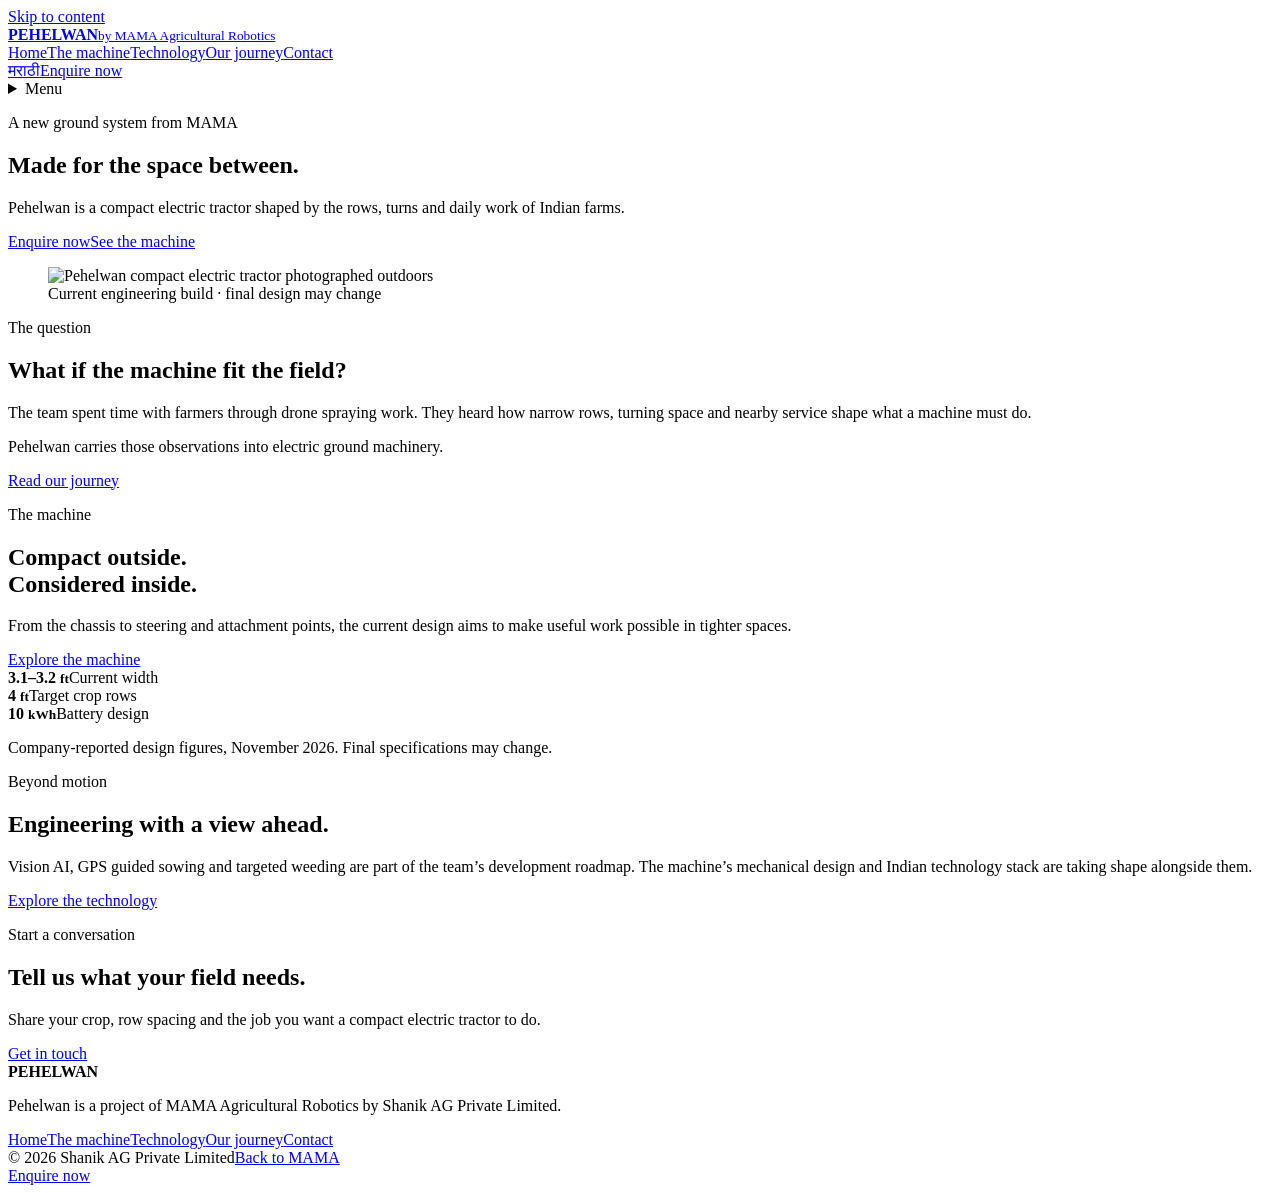
==== public/index.html @ 43db0c9a "Build standalone Pehelwan website" ====
<!doctype html><html lang="en"><head><meta charset="utf-8"><meta name="viewport" content="width=device-width, initial-scale=1"><meta name="theme-color" content="#101719"><title>Pehelwan | Electric farming, closer to the crop</title><meta name="description" content="Meet Pehelwan, MAMA Agricultural Robotics’ compact electric tractor for work between crop rows."><link rel="canonical" href="https://pehelwan.live/"><link rel="alternate" hreflang="mr" href="https://pehelwan.live/marathi/"><link rel="alternate" hreflang="en" href="https://pehelwan.live/"><link rel="icon" type="image/svg+xml" href="/assets/favicon.svg"><link rel="stylesheet" href="/assets/site.css"><meta property="og:type" content="website"><meta property="og:title" content="Pehelwan | Electric farming, closer to the crop"><meta property="og:description" content="Meet Pehelwan, MAMA Agricultural Robotics’ compact electric tractor for work between crop rows."><meta property="og:url" content="https://pehelwan.live/"><meta property="og:image" content="https://pehelwan.live/assets/pehelwan-hero.webp"></head><body data-page="home"><a class="skip-link" href="#main">Skip to content</a><header class="site-header"><div class="wrap header-inner"><a class="wordmark" href="/" aria-label="Pehelwan Home"><strong>PEHELWAN</strong><small>by MAMA Agricultural Robotics</small></a><nav class="desktop-nav" aria-label="Main navigation"><a href="/" aria-current="page">Home</a><a href="/machine/">The machine</a><a href="/technology/">Technology</a><a href="/journey/">Our journey</a><a href="/contact/">Contact</a></nav><div class="header-actions"><a class="language-switch" href="/marathi/" lang="mr" hreflang="mr">मराठी</a><a class="header-enquire" href="/contact/">Enquire now</a><details class="mobile-menu"><summary>Menu</summary><nav aria-label="Mobile navigation"><a href="/" aria-current="page">Home</a><a href="/machine/">The machine</a><a href="/technology/">Technology</a><a href="/journey/">Our journey</a><a href="/contact/">Contact</a></nav></details></div></div></header><main id="main"><section class="page-hero home-hero"><div class="wrap hero-grid"><div class="hero-copy"><p class="kicker">A new ground system from MAMA</p><h1>Made for the space between.</h1><p class="hero-lead">Pehelwan is a compact electric tractor shaped by the rows, turns and daily work of Indian farms.</p><div class="hero-actions"><a class="button" href="/contact/">Enquire now</a><a class="button button-quiet" href="/machine/">See the machine</a></div></div><figure class="hero-visual"><img class="hero-image" src="/assets/pehelwan-hero.webp" alt="Pehelwan compact electric tractor photographed outdoors" loading="eager" fetchpriority="high" decoding="async"><figcaption>Current engineering build · final design may change</figcaption></figure></div></section>
        <section class="section intro-grid" aria-labelledby="home-question"><div class="wrap intro-layout"><div class="reveal"><p class="kicker">The question</p><h2 id="home-question">What if the machine fit the field?</h2></div><div class="reveal"><p class="large-copy">The team spent time with farmers through drone spraying work. They heard how narrow rows, turning space and nearby service shape what a machine must do.</p><p>Pehelwan carries those observations into electric ground machinery.</p><a class="button button-quiet" href="/journey/">Read our journey</a></div></div></section>
        <section class="section signal-section" aria-labelledby="home-machine"><div class="wrap signal-grid"><div class="reveal"><p class="kicker">The machine</p><h2 id="home-machine">Compact outside.<br>Considered inside.</h2><p>From the chassis to steering and attachment points, the current design aims to make useful work possible in tighter spaces.</p><a class="button" href="/machine/">Explore the machine</a></div><div class="signal-board reveal"><div><strong>3.1–3.2 <small>ft</small></strong><span>Current width</span></div><div><strong>4 <small>ft</small></strong><span>Target crop rows</span></div><div><strong>10 <small>kWh</small></strong><span>Battery design</span></div><p>Company-reported design figures, November 2026. Final specifications may change.</p></div></div></section>
        <section class="section idea-section"><div class="wrap idea-grid"><div class="reveal"><p class="kicker">Beyond motion</p><h2>Engineering with a view ahead.</h2></div><div class="reveal"><p>Vision AI, GPS guided sowing and targeted weeding are part of the team’s development roadmap. The machine’s mechanical design and Indian technology stack are taking shape alongside them.</p><a class="button button-quiet" href="/technology/">Explore the technology</a></div></div></section>
        <section class="section close-section"><div class="wrap reveal"><p class="kicker">Start a conversation</p><h2>Tell us what your field needs.</h2><p>Share your crop, row spacing and the job you want a compact electric tractor to do.</p><a class="button" href="/contact/">Get in touch</a></div></section></main><footer class="site-footer"><div class="wrap footer-main"><div><strong class="footer-wordmark">PEHELWAN</strong><p>Pehelwan is a project of MAMA Agricultural Robotics by Shanik AG Private Limited.</p></div><nav aria-label="Footer navigation"><a href="/">Home</a><a href="/machine/">The machine</a><a href="/technology/">Technology</a><a href="/journey/">Our journey</a><a href="/contact/">Contact</a></nav></div><div class="wrap footer-bottom"><span>© 2026 Shanik AG Private Limited</span><a href="https://www.mamaapp.live/">Back to MAMA</a></div></footer><a class="floating-enquiry" href="/contact/">Enquire now</a><script src="/assets/site.js" defer></script></body></html>
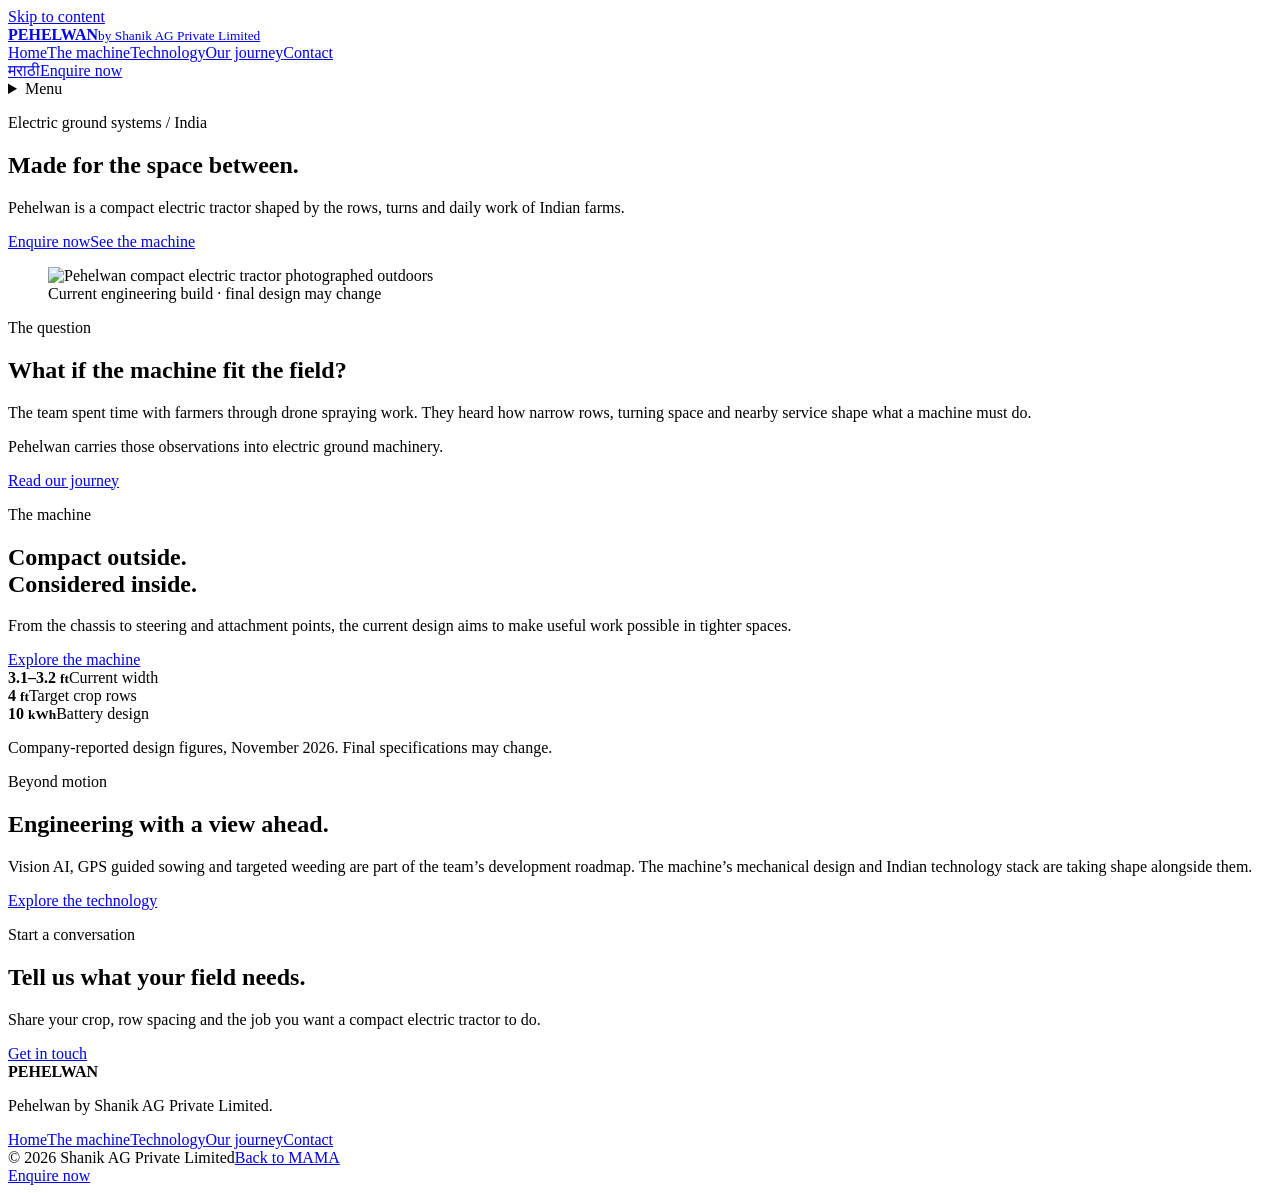
==== commit 183b7088: "Attribute Pehelwan to Shanik AG" ====
--- a/public/index.html
+++ b/public/index.html
@@ -1,5 +1,5 @@
-<!doctype html><html lang="en"><head><meta charset="utf-8"><meta name="viewport" content="width=device-width, initial-scale=1"><meta name="theme-color" content="#101719"><title>Pehelwan | Electric farming, closer to the crop</title><meta name="description" content="Meet Pehelwan, MAMA Agricultural Robotics’ compact electric tractor for work between crop rows."><link rel="canonical" href="https://pehelwan.live/"><link rel="alternate" hreflang="mr" href="https://pehelwan.live/marathi/"><link rel="alternate" hreflang="en" href="https://pehelwan.live/"><link rel="icon" type="image/svg+xml" href="/assets/favicon.svg"><link rel="stylesheet" href="/assets/site.css"><meta property="og:type" content="website"><meta property="og:title" content="Pehelwan | Electric farming, closer to the crop"><meta property="og:description" content="Meet Pehelwan, MAMA Agricultural Robotics’ compact electric tractor for work between crop rows."><meta property="og:url" content="https://pehelwan.live/"><meta property="og:image" content="https://pehelwan.live/assets/pehelwan-hero.webp"></head><body data-page="home"><a class="skip-link" href="#main">Skip to content</a><header class="site-header"><div class="wrap header-inner"><a class="wordmark" href="/" aria-label="Pehelwan Home"><strong>PEHELWAN</strong><small>by MAMA Agricultural Robotics</small></a><nav class="desktop-nav" aria-label="Main navigation"><a href="/" aria-current="page">Home</a><a href="/machine/">The machine</a><a href="/technology/">Technology</a><a href="/journey/">Our journey</a><a href="/contact/">Contact</a></nav><div class="header-actions"><a class="language-switch" href="/marathi/" lang="mr" hreflang="mr">मराठी</a><a class="header-enquire" href="/contact/">Enquire now</a><details class="mobile-menu"><summary>Menu</summary><nav aria-label="Mobile navigation"><a href="/" aria-current="page">Home</a><a href="/machine/">The machine</a><a href="/technology/">Technology</a><a href="/journey/">Our journey</a><a href="/contact/">Contact</a></nav></details></div></div></header><main id="main"><section class="page-hero home-hero"><div class="wrap hero-grid"><div class="hero-copy"><p class="kicker">A new ground system from MAMA</p><h1>Made for the space between.</h1><p class="hero-lead">Pehelwan is a compact electric tractor shaped by the rows, turns and daily work of Indian farms.</p><div class="hero-actions"><a class="button" href="/contact/">Enquire now</a><a class="button button-quiet" href="/machine/">See the machine</a></div></div><figure class="hero-visual"><img class="hero-image" src="/assets/pehelwan-hero.webp" alt="Pehelwan compact electric tractor photographed outdoors" loading="eager" fetchpriority="high" decoding="async"><figcaption>Current engineering build · final design may change</figcaption></figure></div></section>
+<!doctype html><html lang="en"><head><meta charset="utf-8"><meta name="viewport" content="width=device-width, initial-scale=1"><meta name="theme-color" content="#101719"><title>Pehelwan | Electric farming, closer to the crop</title><meta name="description" content="Meet Pehelwan by Shanik AG Private Limited, a compact electric tractor for work between crop rows."><link rel="canonical" href="https://pehelwan.live/"><link rel="alternate" hreflang="mr" href="https://pehelwan.live/marathi/"><link rel="alternate" hreflang="en" href="https://pehelwan.live/"><link rel="icon" type="image/svg+xml" href="/assets/favicon.svg"><link rel="stylesheet" href="/assets/site.css"><meta property="og:type" content="website"><meta property="og:title" content="Pehelwan | Electric farming, closer to the crop"><meta property="og:description" content="Meet Pehelwan by Shanik AG Private Limited, a compact electric tractor for work between crop rows."><meta property="og:url" content="https://pehelwan.live/"><meta property="og:image" content="https://pehelwan.live/assets/pehelwan-hero.webp"></head><body data-page="home"><a class="skip-link" href="#main">Skip to content</a><header class="site-header"><div class="wrap header-inner"><a class="wordmark" href="/" aria-label="Pehelwan Home"><strong>PEHELWAN</strong><small>by Shanik AG Private Limited</small></a><nav class="desktop-nav" aria-label="Main navigation"><a href="/" aria-current="page">Home</a><a href="/machine/">The machine</a><a href="/technology/">Technology</a><a href="/journey/">Our journey</a><a href="/contact/">Contact</a></nav><div class="header-actions"><a class="language-switch" href="/marathi/" lang="mr" hreflang="mr">मराठी</a><a class="header-enquire" href="/contact/">Enquire now</a><details class="mobile-menu"><summary>Menu</summary><nav aria-label="Mobile navigation"><a href="/" aria-current="page">Home</a><a href="/machine/">The machine</a><a href="/technology/">Technology</a><a href="/journey/">Our journey</a><a href="/contact/">Contact</a></nav></details></div></div></header><main id="main"><section class="page-hero home-hero"><div class="wrap hero-grid"><div class="hero-copy"><p class="kicker">Electric ground systems / India</p><h1>Made for the space between.</h1><p class="hero-lead">Pehelwan is a compact electric tractor shaped by the rows, turns and daily work of Indian farms.</p><div class="hero-actions"><a class="button" href="/contact/">Enquire now</a><a class="button button-quiet" href="/machine/">See the machine</a></div></div><figure class="hero-visual"><img class="hero-image" src="/assets/pehelwan-hero.webp" alt="Pehelwan compact electric tractor photographed outdoors" loading="eager" fetchpriority="high" decoding="async"><figcaption>Current engineering build · final design may change</figcaption></figure></div></section>
         <section class="section intro-grid" aria-labelledby="home-question"><div class="wrap intro-layout"><div class="reveal"><p class="kicker">The question</p><h2 id="home-question">What if the machine fit the field?</h2></div><div class="reveal"><p class="large-copy">The team spent time with farmers through drone spraying work. They heard how narrow rows, turning space and nearby service shape what a machine must do.</p><p>Pehelwan carries those observations into electric ground machinery.</p><a class="button button-quiet" href="/journey/">Read our journey</a></div></div></section>
         <section class="section signal-section" aria-labelledby="home-machine"><div class="wrap signal-grid"><div class="reveal"><p class="kicker">The machine</p><h2 id="home-machine">Compact outside.<br>Considered inside.</h2><p>From the chassis to steering and attachment points, the current design aims to make useful work possible in tighter spaces.</p><a class="button" href="/machine/">Explore the machine</a></div><div class="signal-board reveal"><div><strong>3.1–3.2 <small>ft</small></strong><span>Current width</span></div><div><strong>4 <small>ft</small></strong><span>Target crop rows</span></div><div><strong>10 <small>kWh</small></strong><span>Battery design</span></div><p>Company-reported design figures, November 2026. Final specifications may change.</p></div></div></section>
         <section class="section idea-section"><div class="wrap idea-grid"><div class="reveal"><p class="kicker">Beyond motion</p><h2>Engineering with a view ahead.</h2></div><div class="reveal"><p>Vision AI, GPS guided sowing and targeted weeding are part of the team’s development roadmap. The machine’s mechanical design and Indian technology stack are taking shape alongside them.</p><a class="button button-quiet" href="/technology/">Explore the technology</a></div></div></section>
-        <section class="section close-section"><div class="wrap reveal"><p class="kicker">Start a conversation</p><h2>Tell us what your field needs.</h2><p>Share your crop, row spacing and the job you want a compact electric tractor to do.</p><a class="button" href="/contact/">Get in touch</a></div></section></main><footer class="site-footer"><div class="wrap footer-main"><div><strong class="footer-wordmark">PEHELWAN</strong><p>Pehelwan is a project of MAMA Agricultural Robotics by Shanik AG Private Limited.</p></div><nav aria-label="Footer navigation"><a href="/">Home</a><a href="/machine/">The machine</a><a href="/technology/">Technology</a><a href="/journey/">Our journey</a><a href="/contact/">Contact</a></nav></div><div class="wrap footer-bottom"><span>© 2026 Shanik AG Private Limited</span><a href="https://www.mamaapp.live/">Back to MAMA</a></div></footer><a class="floating-enquiry" href="/contact/">Enquire now</a><script src="/assets/site.js" defer></script></body></html>+        <section class="section close-section"><div class="wrap reveal"><p class="kicker">Start a conversation</p><h2>Tell us what your field needs.</h2><p>Share your crop, row spacing and the job you want a compact electric tractor to do.</p><a class="button" href="/contact/">Get in touch</a></div></section></main><footer class="site-footer"><div class="wrap footer-main"><div><strong class="footer-wordmark">PEHELWAN</strong><p>Pehelwan by Shanik AG Private Limited.</p></div><nav aria-label="Footer navigation"><a href="/">Home</a><a href="/machine/">The machine</a><a href="/technology/">Technology</a><a href="/journey/">Our journey</a><a href="/contact/">Contact</a></nav></div><div class="wrap footer-bottom"><span>© 2026 Shanik AG Private Limited</span><a href="https://www.mamaapp.live/">Back to MAMA</a></div></footer><a class="floating-enquiry" href="/contact/">Enquire now</a><script src="/assets/site.js" defer></script></body></html>
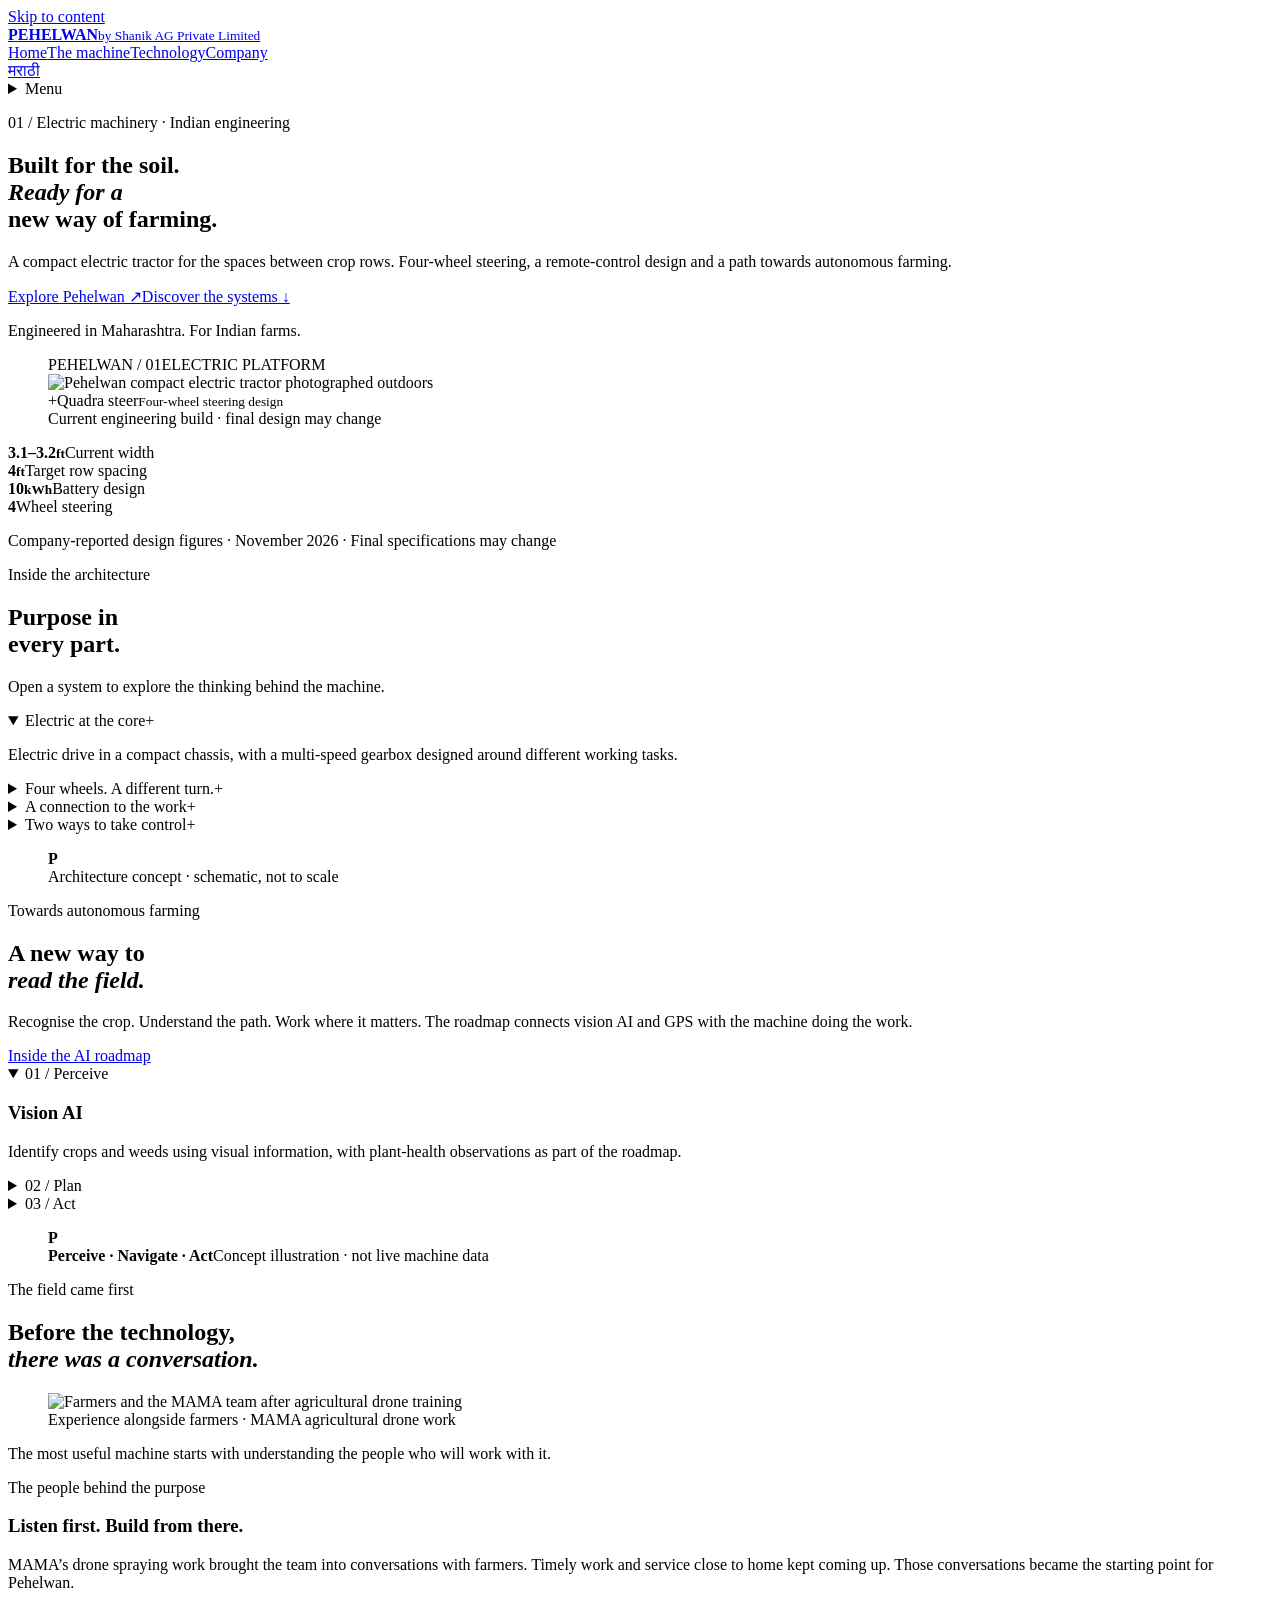
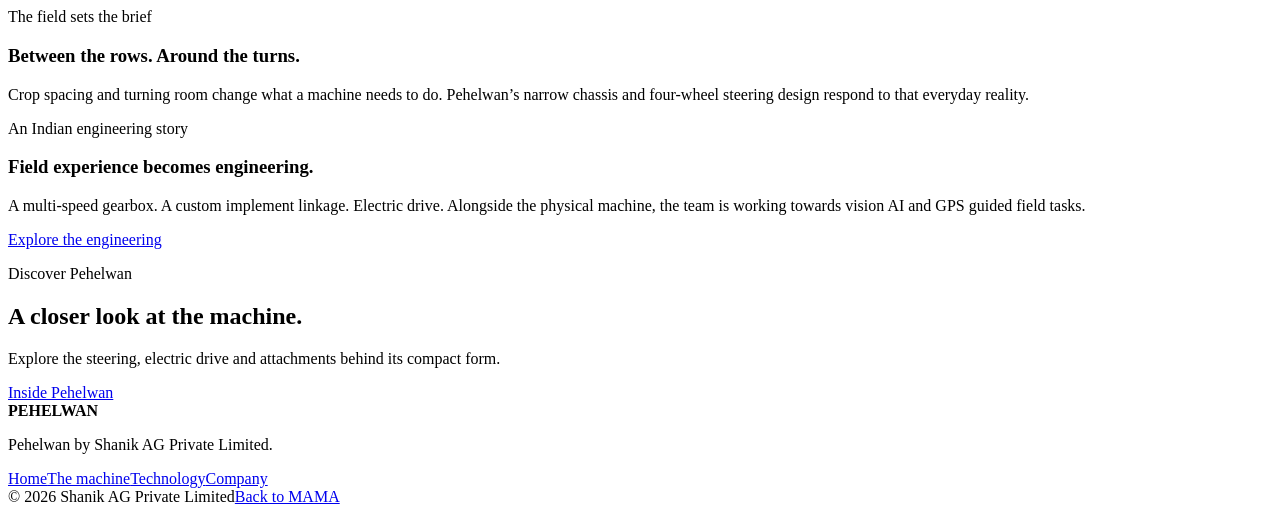
==== commit 72a60853: "Prepare bilingual Pehelwan product showcase" ====
--- a/public/index.html
+++ b/public/index.html
@@ -1,5 +1,5 @@
-<!doctype html><html lang="en"><head><meta charset="utf-8"><meta name="viewport" content="width=device-width, initial-scale=1"><meta name="theme-color" content="#101719"><title>Pehelwan | Electric farming, closer to the crop</title><meta name="description" content="Meet Pehelwan by Shanik AG Private Limited, a compact electric tractor for work between crop rows."><link rel="canonical" href="https://pehelwan.live/"><link rel="alternate" hreflang="mr" href="https://pehelwan.live/marathi/"><link rel="alternate" hreflang="en" href="https://pehelwan.live/"><link rel="icon" type="image/svg+xml" href="/assets/favicon.svg"><link rel="stylesheet" href="/assets/site.css"><meta property="og:type" content="website"><meta property="og:title" content="Pehelwan | Electric farming, closer to the crop"><meta property="og:description" content="Meet Pehelwan by Shanik AG Private Limited, a compact electric tractor for work between crop rows."><meta property="og:url" content="https://pehelwan.live/"><meta property="og:image" content="https://pehelwan.live/assets/pehelwan-hero.webp"></head><body data-page="home"><a class="skip-link" href="#main">Skip to content</a><header class="site-header"><div class="wrap header-inner"><a class="wordmark" href="/" aria-label="Pehelwan Home"><strong>PEHELWAN</strong><small>by Shanik AG Private Limited</small></a><nav class="desktop-nav" aria-label="Main navigation"><a href="/" aria-current="page">Home</a><a href="/machine/">The machine</a><a href="/technology/">Technology</a><a href="/journey/">Our journey</a><a href="/contact/">Contact</a></nav><div class="header-actions"><a class="language-switch" href="/marathi/" lang="mr" hreflang="mr">मराठी</a><a class="header-enquire" href="/contact/">Enquire now</a><details class="mobile-menu"><summary>Menu</summary><nav aria-label="Mobile navigation"><a href="/" aria-current="page">Home</a><a href="/machine/">The machine</a><a href="/technology/">Technology</a><a href="/journey/">Our journey</a><a href="/contact/">Contact</a></nav></details></div></div></header><main id="main"><section class="page-hero home-hero"><div class="wrap hero-grid"><div class="hero-copy"><p class="kicker">Electric ground systems / India</p><h1>Made for the space between.</h1><p class="hero-lead">Pehelwan is a compact electric tractor shaped by the rows, turns and daily work of Indian farms.</p><div class="hero-actions"><a class="button" href="/contact/">Enquire now</a><a class="button button-quiet" href="/machine/">See the machine</a></div></div><figure class="hero-visual"><img class="hero-image" src="/assets/pehelwan-hero.webp" alt="Pehelwan compact electric tractor photographed outdoors" loading="eager" fetchpriority="high" decoding="async"><figcaption>Current engineering build · final design may change</figcaption></figure></div></section>
-        <section class="section intro-grid" aria-labelledby="home-question"><div class="wrap intro-layout"><div class="reveal"><p class="kicker">The question</p><h2 id="home-question">What if the machine fit the field?</h2></div><div class="reveal"><p class="large-copy">The team spent time with farmers through drone spraying work. They heard how narrow rows, turning space and nearby service shape what a machine must do.</p><p>Pehelwan carries those observations into electric ground machinery.</p><a class="button button-quiet" href="/journey/">Read our journey</a></div></div></section>
-        <section class="section signal-section" aria-labelledby="home-machine"><div class="wrap signal-grid"><div class="reveal"><p class="kicker">The machine</p><h2 id="home-machine">Compact outside.<br>Considered inside.</h2><p>From the chassis to steering and attachment points, the current design aims to make useful work possible in tighter spaces.</p><a class="button" href="/machine/">Explore the machine</a></div><div class="signal-board reveal"><div><strong>3.1–3.2 <small>ft</small></strong><span>Current width</span></div><div><strong>4 <small>ft</small></strong><span>Target crop rows</span></div><div><strong>10 <small>kWh</small></strong><span>Battery design</span></div><p>Company-reported design figures, November 2026. Final specifications may change.</p></div></div></section>
-        <section class="section idea-section"><div class="wrap idea-grid"><div class="reveal"><p class="kicker">Beyond motion</p><h2>Engineering with a view ahead.</h2></div><div class="reveal"><p>Vision AI, GPS guided sowing and targeted weeding are part of the team’s development roadmap. The machine’s mechanical design and Indian technology stack are taking shape alongside them.</p><a class="button button-quiet" href="/technology/">Explore the technology</a></div></div></section>
-        <section class="section close-section"><div class="wrap reveal"><p class="kicker">Start a conversation</p><h2>Tell us what your field needs.</h2><p>Share your crop, row spacing and the job you want a compact electric tractor to do.</p><a class="button" href="/contact/">Get in touch</a></div></section></main><footer class="site-footer"><div class="wrap footer-main"><div><strong class="footer-wordmark">PEHELWAN</strong><p>Pehelwan by Shanik AG Private Limited.</p></div><nav aria-label="Footer navigation"><a href="/">Home</a><a href="/machine/">The machine</a><a href="/technology/">Technology</a><a href="/journey/">Our journey</a><a href="/contact/">Contact</a></nav></div><div class="wrap footer-bottom"><span>© 2026 Shanik AG Private Limited</span><a href="https://www.mamaapp.live/">Back to MAMA</a></div></footer><a class="floating-enquiry" href="/contact/">Enquire now</a><script src="/assets/site.js" defer></script></body></html>+<!doctype html><html lang="en"><head><meta charset="utf-8"><meta name="viewport" content="width=device-width, initial-scale=1"><meta name="theme-color" content="#101211"><title>Pehelwan | Electric farming, closer to the crop</title><meta name="description" content="Meet Pehelwan by Shanik AG Private Limited, a compact electric tractor for work between crop rows."><link rel="canonical" href="https://pehelwan.live/"><link rel="alternate" hreflang="mr" href="https://pehelwan.live/marathi/"><link rel="alternate" hreflang="en" href="https://pehelwan.live/"><link rel="icon" type="image/svg+xml" href="/assets/favicon.svg"><link rel="stylesheet" href="/assets/site.css?v=pehelwan-product-4"><meta property="og:type" content="website"><meta property="og:title" content="Pehelwan | Electric farming, closer to the crop"><meta property="og:description" content="Meet Pehelwan by Shanik AG Private Limited, a compact electric tractor for work between crop rows."><meta property="og:url" content="https://pehelwan.live/"><meta property="og:image" content="https://pehelwan.live/assets/pehelwan-hero.webp"></head><body data-page="home"><div class="reading-progress" aria-hidden="true"></div><a class="skip-link" href="#main">Skip to content</a><header class="site-header"><div class="wrap header-inner"><a class="wordmark" href="/" aria-label="Pehelwan Home"><strong>PEHELWAN</strong><small>by Shanik AG Private Limited</small></a><nav class="desktop-nav" aria-label="Main navigation"><a href="/" aria-current="page">Home</a><a href="/machine/">The machine</a><a href="/technology/">Technology</a><a href="/contact/">Company</a></nav><div class="header-actions"><a class="language-switch" href="/marathi/" lang="mr" hreflang="mr">मराठी</a><details class="mobile-menu"><summary>Menu</summary><nav aria-label="Mobile navigation"><a href="/" aria-current="page">Home</a><a href="/machine/">The machine</a><a href="/technology/">Technology</a><a href="/contact/">Company</a></nav></details></div></div></header><main id="main"><section class="launch-hero"><div class="wrap launch-grid"><div class="launch-copy"><p class="kicker"><span class="section-number">01 /</span> Electric machinery · Indian engineering</p><h1>Built for the soil.<br><em>Ready for a</em><br>new way of farming.</h1><p class="launch-lead">A compact electric tractor for the spaces between crop rows. Four-wheel steering, a remote-control design and a path towards autonomous farming.</p><div class="hero-actions"><a class="button" href="/machine/">Explore Pehelwan ↗</a><a class="button button-quiet" href="#engineering">Discover the systems ↓</a></div><p class="origin-note"><span aria-hidden="true"></span>Engineered in Maharashtra. For Indian farms.</p></div><figure class="launch-visual"><div class="visual-topline"><span>PEHELWAN / 01</span><span>ELECTRIC PLATFORM</span></div><img class="hero-image" src="/assets/pehelwan-hero.webp" alt="Pehelwan compact electric tractor photographed outdoors" loading="eager" fetchpriority="high" decoding="async"><div class="image-label"><span class="image-cross" aria-hidden="true">+</span><span>Quadra steer<small>Four-wheel steering design</small></span></div><figcaption>Current engineering build · final design may change</figcaption></figure></div><div class="wrap launch-specs reveal"><div><strong>3.1–3.2<small>ft</small></strong><span>Current width</span></div><div><strong><span data-count="4">4</span><small>ft</small></strong><span>Target row spacing</span></div><div><strong><span data-count="10">10</span><small>kWh</small></strong><span>Battery design</span></div><div><strong><span data-count="4">4</span><small></small></strong><span>Wheel steering</span></div></div><p class="wrap design-note">Company-reported design figures · November 2026 · Final specifications may change</p></section>
+        <section class="section engineering-viewer" id="engineering"><div class="wrap"><div class="viewer-heading"><p class="kicker">Inside the architecture</p><h2>Purpose in<br>every part.</h2><p>Open a system to explore the thinking behind the machine.</p></div><div class="engineering-console"><div class="system-list"><details name="engineering" data-system="drive" open><summary>Electric at the core<span aria-hidden="true">+</span></summary><p>Electric drive in a compact chassis, with a multi-speed gearbox designed around different working tasks.</p></details><details name="engineering" data-system="steer"><summary>Four wheels. A different turn.<span aria-hidden="true">+</span></summary><p>Quadra steer is designed to help the machine manoeuvre where turning space is limited.</p></details><details name="engineering" data-system="linkage"><summary>A connection to the work<span aria-hidden="true">+</span></summary><p>A custom three-point linkage for the implements the team is developing.</p></details><details name="engineering" data-system="control"><summary>Two ways to take control<span aria-hidden="true">+</span></summary><p>The design includes remote operation and a steering wheel. Operating capability remains subject to testing.</p></details></div><figure class="machine-schematic"><div class="schematic-grid" aria-hidden="true"><div class="turn-radius"></div><div class="tractor-plan"><i class="wheel front left"></i><i class="wheel front right"></i><div class="chassis"><span class="battery-cell"></span><b>P</b><span class="gear-lines"></span></div><i class="wheel rear left"></i><i class="wheel rear right"></i><span class="linkage"></span></div></div><figcaption>Architecture concept · schematic, not to scale</figcaption></figure></div></div></section>
+        <section class="section field-concept" id="intelligence" data-field-concept><div class="wrap concept-grid"><div class="reveal"><p class="kicker">Towards autonomous farming</p><h2>A new way to<br><em>read the field.</em></h2><p>Recognise the crop. Understand the path. Work where it matters. The roadmap connects vision AI and GPS with the machine doing the work.</p><a class="button button-quiet" href="/technology/">Inside the AI roadmap</a></div><div class="perception-console reveal"><div class="perception-steps"><details name="perception" data-phase="see" open><summary>01 / Perceive</summary><div><h3>Vision AI</h3><p>Identify crops and weeds using visual information, with plant-health observations as part of the roadmap.</p></div></details><details name="perception" data-phase="plan"><summary>02 / Plan</summary><div><h3>GPS path planning</h3><p>Use crop rows to inform a route, and connect location information with the sowing implement.</p></div></details><details name="perception" data-phase="act"><summary>03 / Act</summary><div><h3>Targeted micro spray</h3><p>The planned next step: direct treatment towards detected weeds. Capability depends on field validation.</p></div></details></div><figure class="field-diagram"><div class="field-map" aria-hidden="true"><div class="crop-rows"><span><i></i><i></i><i></i><i></i><i></i><i></i><i></i></span><span><i></i><i></i><i></i><i></i><i></i><i></i><i></i></span><span><i></i><i></i><i></i><i></i><i></i><i></i><i></i></span><span><i></i><i></i><i></i><i></i><i></i><i></i><i></i></span><span><i></i><i></i><i></i><i></i><i></i><i></i><i></i></span></div><div class="planned-path"></div><div class="field-machine"><i></i><b>P</b><i></i></div><div class="vision-cone"></div></div><figcaption><strong>Perceive · Navigate · Act</strong><span>Concept illustration · not live machine data</span></figcaption></figure></div></div></section>
+        <section class="farmer-story section" id="farmers"><div class="wrap story-layout"><div class="story-visual"><p class="kicker">The field came first</p><h2>Before the technology,<br><em>there was a conversation.</em></h2><figure class="farmer-evidence"><img class="" src="/assets/farmers-training.jpeg" alt="Farmers and the MAMA team after agricultural drone training" loading="lazy" decoding="async"><figcaption>Experience alongside farmers · MAMA agricultural drone work</figcaption></figure><p class="story-intro">The most useful machine starts with understanding the people who will work with it.</p></div><div class="story-steps"><article class="story-step reveal"><p class="kicker">The people behind the purpose</p><h3>Listen first. Build from there.</h3><p>MAMA’s drone spraying work brought the team into conversations with farmers. Timely work and service close to home kept coming up. Those conversations became the starting point for Pehelwan.</p></article><article class="story-step reveal"><p class="kicker">The field sets the brief</p><h3>Between the rows. Around the turns.</h3><p>Crop spacing and turning room change what a machine needs to do. Pehelwan’s narrow chassis and four-wheel steering design respond to that everyday reality.</p></article><article class="story-step reveal"><p class="kicker">An Indian engineering story</p><h3>Field experience becomes engineering.</h3><p>A multi-speed gearbox. A custom implement linkage. Electric drive. Alongside the physical machine, the team is working towards vision AI and GPS guided field tasks.</p></article><div class="story-link"><a class="button button-quiet" href="#engineering">Explore the engineering</a></div></div></div></section>
+        <section class="section close-section"><div class="wrap reveal"><p class="kicker">Discover Pehelwan</p><h2>A closer look at the machine.</h2><p>Explore the steering, electric drive and attachments behind its compact form.</p><a class="button" href="/machine/">Inside Pehelwan</a></div></section></main><footer class="site-footer"><div class="wrap footer-main"><div><strong class="footer-wordmark">PEHELWAN</strong><p>Pehelwan by Shanik AG Private Limited.</p></div><nav aria-label="Footer navigation"><a href="/">Home</a><a href="/machine/">The machine</a><a href="/technology/">Technology</a><a href="/contact/">Company</a></nav></div><div class="wrap footer-bottom"><span>© 2026 Shanik AG Private Limited</span><a href="https://www.mamaapp.live/">Back to MAMA</a></div></footer><script src="/assets/site.js?v=pehelwan-product-4" defer></script></body></html>
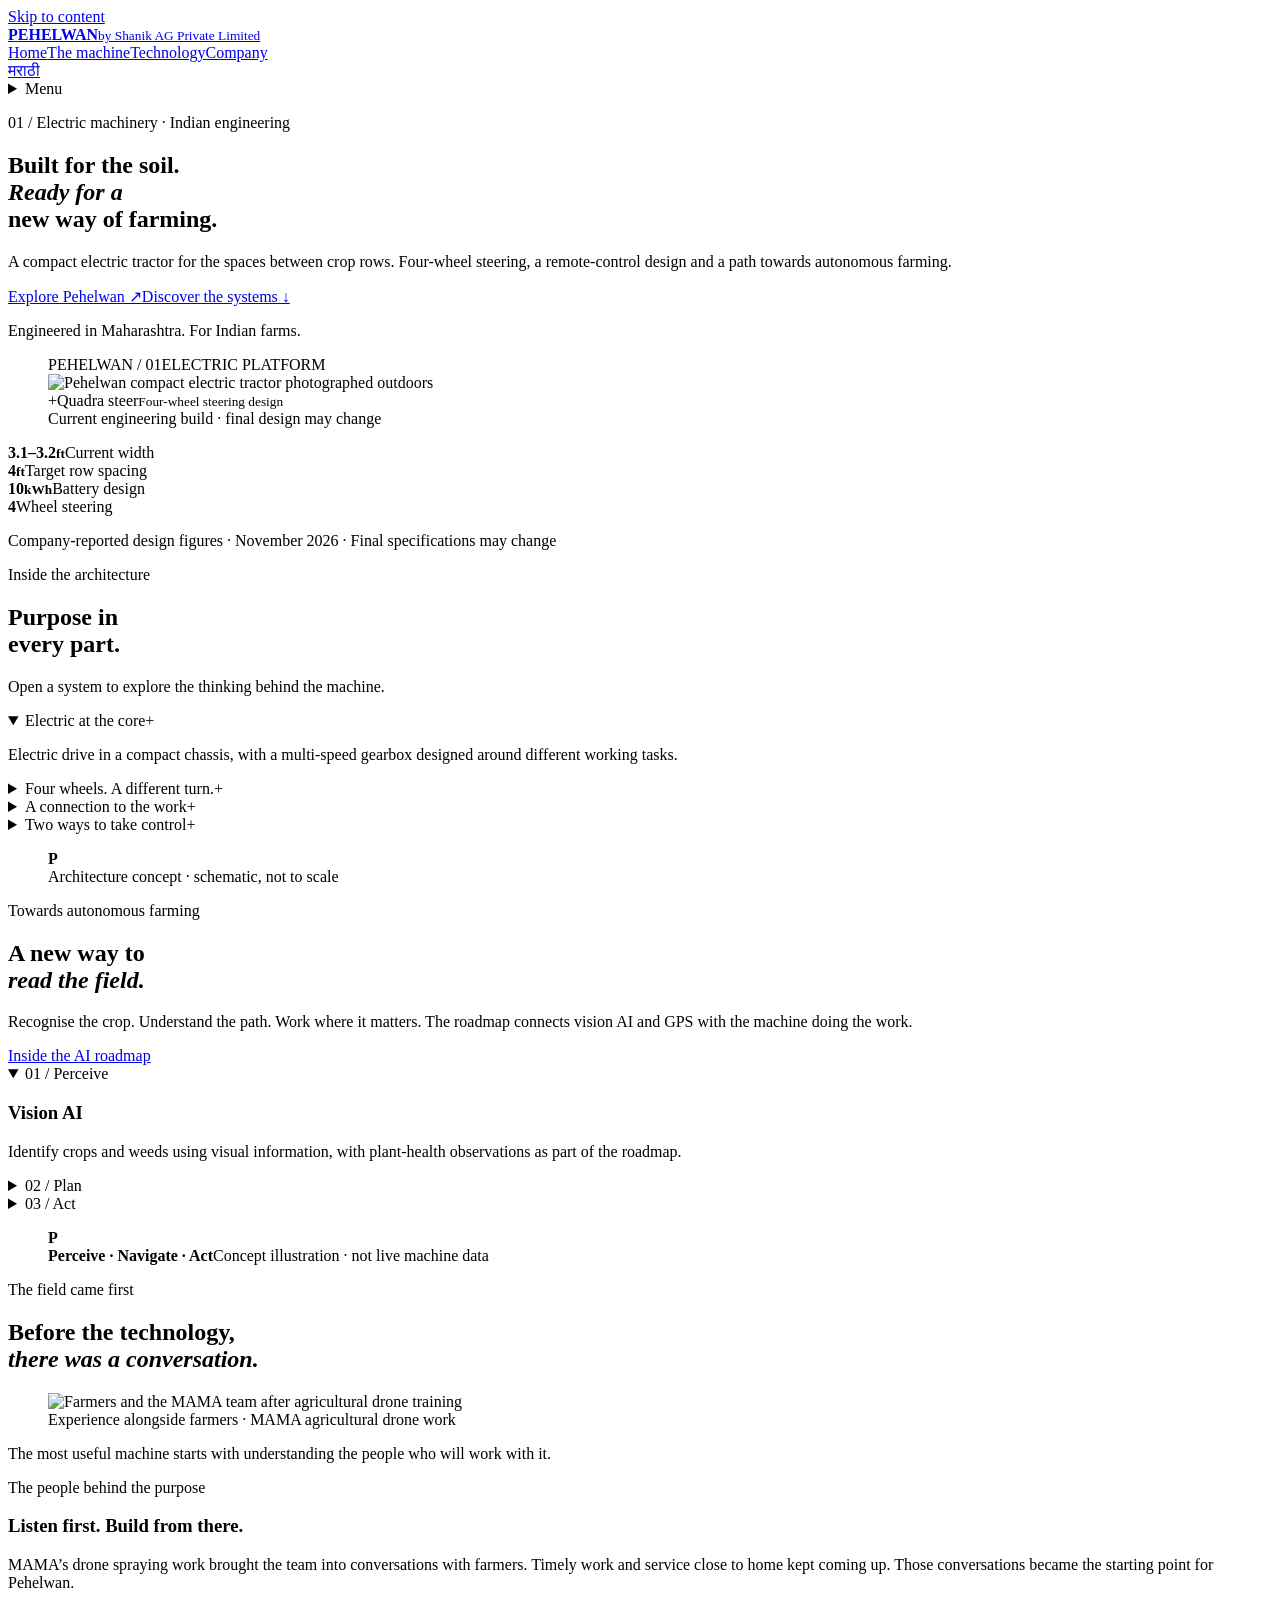
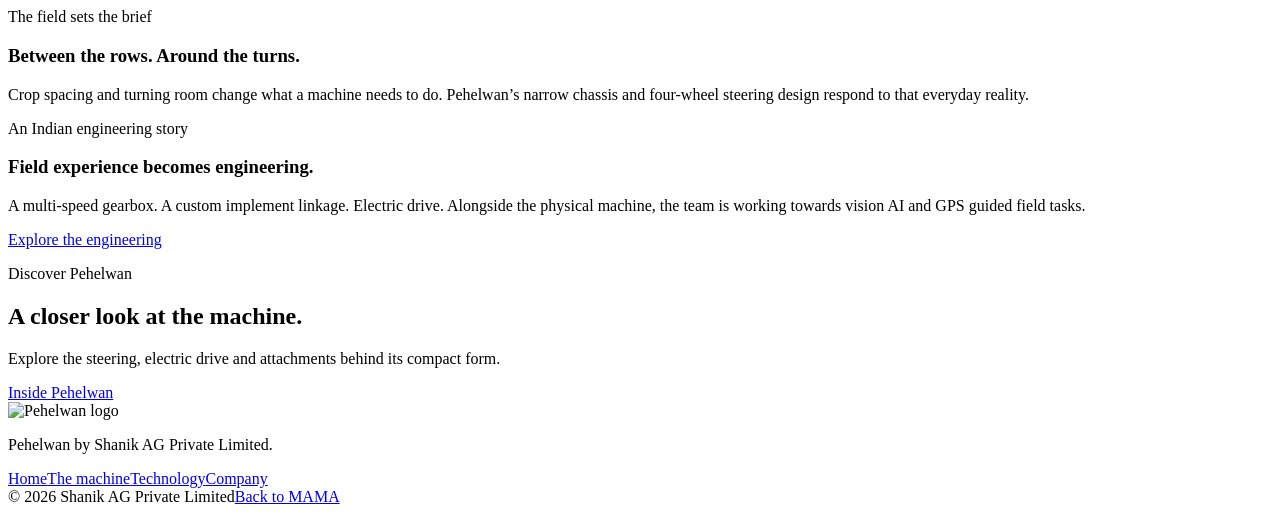
==== commit fca680ff: "Use supplied Pehelwan logo across the site" ====
--- a/public/index.html
+++ b/public/index.html
@@ -1,5 +1,5 @@
-<!doctype html><html lang="en"><head><meta charset="utf-8"><meta name="viewport" content="width=device-width, initial-scale=1"><meta name="theme-color" content="#101211"><title>Pehelwan | Electric farming, closer to the crop</title><meta name="description" content="Meet Pehelwan by Shanik AG Private Limited, a compact electric tractor for work between crop rows."><link rel="canonical" href="https://pehelwan.live/"><link rel="alternate" hreflang="mr" href="https://pehelwan.live/marathi/"><link rel="alternate" hreflang="en" href="https://pehelwan.live/"><link rel="icon" type="image/svg+xml" href="/assets/favicon.svg"><link rel="stylesheet" href="/assets/site.css?v=pehelwan-product-4"><meta property="og:type" content="website"><meta property="og:title" content="Pehelwan | Electric farming, closer to the crop"><meta property="og:description" content="Meet Pehelwan by Shanik AG Private Limited, a compact electric tractor for work between crop rows."><meta property="og:url" content="https://pehelwan.live/"><meta property="og:image" content="https://pehelwan.live/assets/pehelwan-hero.webp"></head><body data-page="home"><div class="reading-progress" aria-hidden="true"></div><a class="skip-link" href="#main">Skip to content</a><header class="site-header"><div class="wrap header-inner"><a class="wordmark" href="/" aria-label="Pehelwan Home"><strong>PEHELWAN</strong><small>by Shanik AG Private Limited</small></a><nav class="desktop-nav" aria-label="Main navigation"><a href="/" aria-current="page">Home</a><a href="/machine/">The machine</a><a href="/technology/">Technology</a><a href="/contact/">Company</a></nav><div class="header-actions"><a class="language-switch" href="/marathi/" lang="mr" hreflang="mr">मराठी</a><details class="mobile-menu"><summary>Menu</summary><nav aria-label="Mobile navigation"><a href="/" aria-current="page">Home</a><a href="/machine/">The machine</a><a href="/technology/">Technology</a><a href="/contact/">Company</a></nav></details></div></div></header><main id="main"><section class="launch-hero"><div class="wrap launch-grid"><div class="launch-copy"><p class="kicker"><span class="section-number">01 /</span> Electric machinery · Indian engineering</p><h1>Built for the soil.<br><em>Ready for a</em><br>new way of farming.</h1><p class="launch-lead">A compact electric tractor for the spaces between crop rows. Four-wheel steering, a remote-control design and a path towards autonomous farming.</p><div class="hero-actions"><a class="button" href="/machine/">Explore Pehelwan ↗</a><a class="button button-quiet" href="#engineering">Discover the systems ↓</a></div><p class="origin-note"><span aria-hidden="true"></span>Engineered in Maharashtra. For Indian farms.</p></div><figure class="launch-visual"><div class="visual-topline"><span>PEHELWAN / 01</span><span>ELECTRIC PLATFORM</span></div><img class="hero-image" src="/assets/pehelwan-hero.webp" alt="Pehelwan compact electric tractor photographed outdoors" loading="eager" fetchpriority="high" decoding="async"><div class="image-label"><span class="image-cross" aria-hidden="true">+</span><span>Quadra steer<small>Four-wheel steering design</small></span></div><figcaption>Current engineering build · final design may change</figcaption></figure></div><div class="wrap launch-specs reveal"><div><strong>3.1–3.2<small>ft</small></strong><span>Current width</span></div><div><strong><span data-count="4">4</span><small>ft</small></strong><span>Target row spacing</span></div><div><strong><span data-count="10">10</span><small>kWh</small></strong><span>Battery design</span></div><div><strong><span data-count="4">4</span><small></small></strong><span>Wheel steering</span></div></div><p class="wrap design-note">Company-reported design figures · November 2026 · Final specifications may change</p></section>
+<!doctype html><html lang="en"><head><meta charset="utf-8"><meta name="viewport" content="width=device-width, initial-scale=1"><meta name="theme-color" content="#101211"><title>Pehelwan | Electric farming, closer to the crop</title><meta name="description" content="Meet Pehelwan by Shanik AG Private Limited, a compact electric tractor for work between crop rows."><link rel="canonical" href="https://pehelwan.live/"><link rel="alternate" hreflang="mr" href="https://pehelwan.live/marathi/"><link rel="alternate" hreflang="en" href="https://pehelwan.live/"><link rel="icon" type="image/jpeg" href="/assets/pehelwan-logo.jpg"><link rel="stylesheet" href="/assets/site.css?v=pehelwan-product-7"><meta property="og:type" content="website"><meta property="og:title" content="Pehelwan | Electric farming, closer to the crop"><meta property="og:description" content="Meet Pehelwan by Shanik AG Private Limited, a compact electric tractor for work between crop rows."><meta property="og:url" content="https://pehelwan.live/"><meta property="og:image" content="https://pehelwan.live/assets/pehelwan-hero.webp"></head><body data-page="home"><div class="reading-progress" aria-hidden="true"></div><a class="skip-link" href="#main">Skip to content</a><header class="site-header"><div class="wrap header-inner"><a class="wordmark" href="/" aria-label="Pehelwan Home"><span class="brand-mark" aria-hidden="true"></span><span class="brand-name"><strong>PEHELWAN</strong><small>by Shanik AG Private Limited</small></span></a><nav class="desktop-nav" aria-label="Main navigation"><a href="/" aria-current="page">Home</a><a href="/machine/">The machine</a><a href="/technology/">Technology</a><a href="/contact/">Company</a></nav><div class="header-actions"><a class="language-switch" href="/marathi/" lang="mr" hreflang="mr">मराठी</a><details class="mobile-menu"><summary>Menu</summary><nav aria-label="Mobile navigation"><a href="/" aria-current="page">Home</a><a href="/machine/">The machine</a><a href="/technology/">Technology</a><a href="/contact/">Company</a></nav></details></div></div></header><main id="main"><section class="launch-hero"><div class="wrap launch-grid"><div class="launch-copy"><p class="kicker"><span class="section-number">01 /</span> Electric machinery · Indian engineering</p><h1>Built for the soil.<br><em>Ready for a</em><br>new way of farming.</h1><p class="launch-lead">A compact electric tractor for the spaces between crop rows. Four-wheel steering, a remote-control design and a path towards autonomous farming.</p><div class="hero-actions"><a class="button" href="/machine/">Explore Pehelwan ↗</a><a class="button button-quiet" href="#engineering">Discover the systems ↓</a></div><p class="origin-note"><span aria-hidden="true"></span>Engineered in Maharashtra. For Indian farms.</p></div><figure class="launch-visual"><div class="visual-topline"><span>PEHELWAN / 01</span><span>ELECTRIC PLATFORM</span></div><img class="hero-image" src="/assets/pehelwan-hero.webp" alt="Pehelwan compact electric tractor photographed outdoors" loading="eager" fetchpriority="high" decoding="async"><div class="image-label"><span class="image-cross" aria-hidden="true">+</span><span>Quadra steer<small>Four-wheel steering design</small></span></div><figcaption>Current engineering build · final design may change</figcaption></figure></div><div class="wrap launch-specs reveal"><div><strong>3.1–3.2<small>ft</small></strong><span>Current width</span></div><div><strong><span data-count="4">4</span><small>ft</small></strong><span>Target row spacing</span></div><div><strong><span data-count="10">10</span><small>kWh</small></strong><span>Battery design</span></div><div><strong><span data-count="4">4</span><small></small></strong><span>Wheel steering</span></div></div><p class="wrap design-note">Company-reported design figures · November 2026 · Final specifications may change</p></section>
         <section class="section engineering-viewer" id="engineering"><div class="wrap"><div class="viewer-heading"><p class="kicker">Inside the architecture</p><h2>Purpose in<br>every part.</h2><p>Open a system to explore the thinking behind the machine.</p></div><div class="engineering-console"><div class="system-list"><details name="engineering" data-system="drive" open><summary>Electric at the core<span aria-hidden="true">+</span></summary><p>Electric drive in a compact chassis, with a multi-speed gearbox designed around different working tasks.</p></details><details name="engineering" data-system="steer"><summary>Four wheels. A different turn.<span aria-hidden="true">+</span></summary><p>Quadra steer is designed to help the machine manoeuvre where turning space is limited.</p></details><details name="engineering" data-system="linkage"><summary>A connection to the work<span aria-hidden="true">+</span></summary><p>A custom three-point linkage for the implements the team is developing.</p></details><details name="engineering" data-system="control"><summary>Two ways to take control<span aria-hidden="true">+</span></summary><p>The design includes remote operation and a steering wheel. Operating capability remains subject to testing.</p></details></div><figure class="machine-schematic"><div class="schematic-grid" aria-hidden="true"><div class="turn-radius"></div><div class="tractor-plan"><i class="wheel front left"></i><i class="wheel front right"></i><div class="chassis"><span class="battery-cell"></span><b>P</b><span class="gear-lines"></span></div><i class="wheel rear left"></i><i class="wheel rear right"></i><span class="linkage"></span></div></div><figcaption>Architecture concept · schematic, not to scale</figcaption></figure></div></div></section>
         <section class="section field-concept" id="intelligence" data-field-concept><div class="wrap concept-grid"><div class="reveal"><p class="kicker">Towards autonomous farming</p><h2>A new way to<br><em>read the field.</em></h2><p>Recognise the crop. Understand the path. Work where it matters. The roadmap connects vision AI and GPS with the machine doing the work.</p><a class="button button-quiet" href="/technology/">Inside the AI roadmap</a></div><div class="perception-console reveal"><div class="perception-steps"><details name="perception" data-phase="see" open><summary>01 / Perceive</summary><div><h3>Vision AI</h3><p>Identify crops and weeds using visual information, with plant-health observations as part of the roadmap.</p></div></details><details name="perception" data-phase="plan"><summary>02 / Plan</summary><div><h3>GPS path planning</h3><p>Use crop rows to inform a route, and connect location information with the sowing implement.</p></div></details><details name="perception" data-phase="act"><summary>03 / Act</summary><div><h3>Targeted micro spray</h3><p>The planned next step: direct treatment towards detected weeds. Capability depends on field validation.</p></div></details></div><figure class="field-diagram"><div class="field-map" aria-hidden="true"><div class="crop-rows"><span><i></i><i></i><i></i><i></i><i></i><i></i><i></i></span><span><i></i><i></i><i></i><i></i><i></i><i></i><i></i></span><span><i></i><i></i><i></i><i></i><i></i><i></i><i></i></span><span><i></i><i></i><i></i><i></i><i></i><i></i><i></i></span><span><i></i><i></i><i></i><i></i><i></i><i></i><i></i></span></div><div class="planned-path"></div><div class="field-machine"><i></i><b>P</b><i></i></div><div class="vision-cone"></div></div><figcaption><strong>Perceive · Navigate · Act</strong><span>Concept illustration · not live machine data</span></figcaption></figure></div></div></section>
         <section class="farmer-story section" id="farmers"><div class="wrap story-layout"><div class="story-visual"><p class="kicker">The field came first</p><h2>Before the technology,<br><em>there was a conversation.</em></h2><figure class="farmer-evidence"><img class="" src="/assets/farmers-training.jpeg" alt="Farmers and the MAMA team after agricultural drone training" loading="lazy" decoding="async"><figcaption>Experience alongside farmers · MAMA agricultural drone work</figcaption></figure><p class="story-intro">The most useful machine starts with understanding the people who will work with it.</p></div><div class="story-steps"><article class="story-step reveal"><p class="kicker">The people behind the purpose</p><h3>Listen first. Build from there.</h3><p>MAMA’s drone spraying work brought the team into conversations with farmers. Timely work and service close to home kept coming up. Those conversations became the starting point for Pehelwan.</p></article><article class="story-step reveal"><p class="kicker">The field sets the brief</p><h3>Between the rows. Around the turns.</h3><p>Crop spacing and turning room change what a machine needs to do. Pehelwan’s narrow chassis and four-wheel steering design respond to that everyday reality.</p></article><article class="story-step reveal"><p class="kicker">An Indian engineering story</p><h3>Field experience becomes engineering.</h3><p>A multi-speed gearbox. A custom implement linkage. Electric drive. Alongside the physical machine, the team is working towards vision AI and GPS guided field tasks.</p></article><div class="story-link"><a class="button button-quiet" href="#engineering">Explore the engineering</a></div></div></div></section>
-        <section class="section close-section"><div class="wrap reveal"><p class="kicker">Discover Pehelwan</p><h2>A closer look at the machine.</h2><p>Explore the steering, electric drive and attachments behind its compact form.</p><a class="button" href="/machine/">Inside Pehelwan</a></div></section></main><footer class="site-footer"><div class="wrap footer-main"><div><strong class="footer-wordmark">PEHELWAN</strong><p>Pehelwan by Shanik AG Private Limited.</p></div><nav aria-label="Footer navigation"><a href="/">Home</a><a href="/machine/">The machine</a><a href="/technology/">Technology</a><a href="/contact/">Company</a></nav></div><div class="wrap footer-bottom"><span>© 2026 Shanik AG Private Limited</span><a href="https://www.mamaapp.live/">Back to MAMA</a></div></footer><script src="/assets/site.js?v=pehelwan-product-4" defer></script></body></html>+        <section class="section close-section"><div class="wrap reveal"><p class="kicker">Discover Pehelwan</p><h2>A closer look at the machine.</h2><p>Explore the steering, electric drive and attachments behind its compact form.</p><a class="button" href="/machine/">Inside Pehelwan</a></div></section></main><footer class="site-footer"><div class="wrap footer-main"><div><img class="footer-logo" src="/assets/pehelwan-logo.jpg" alt="Pehelwan logo" width="1536" height="1024" loading="lazy" decoding="async"><p>Pehelwan by Shanik AG Private Limited.</p></div><nav aria-label="Footer navigation"><a href="/">Home</a><a href="/machine/">The machine</a><a href="/technology/">Technology</a><a href="/contact/">Company</a></nav></div><div class="wrap footer-bottom"><span>© 2026 Shanik AG Private Limited</span><a href="https://www.mamaapp.live/">Back to MAMA</a></div></footer><script src="/assets/site.js?v=pehelwan-product-7" defer></script></body></html>
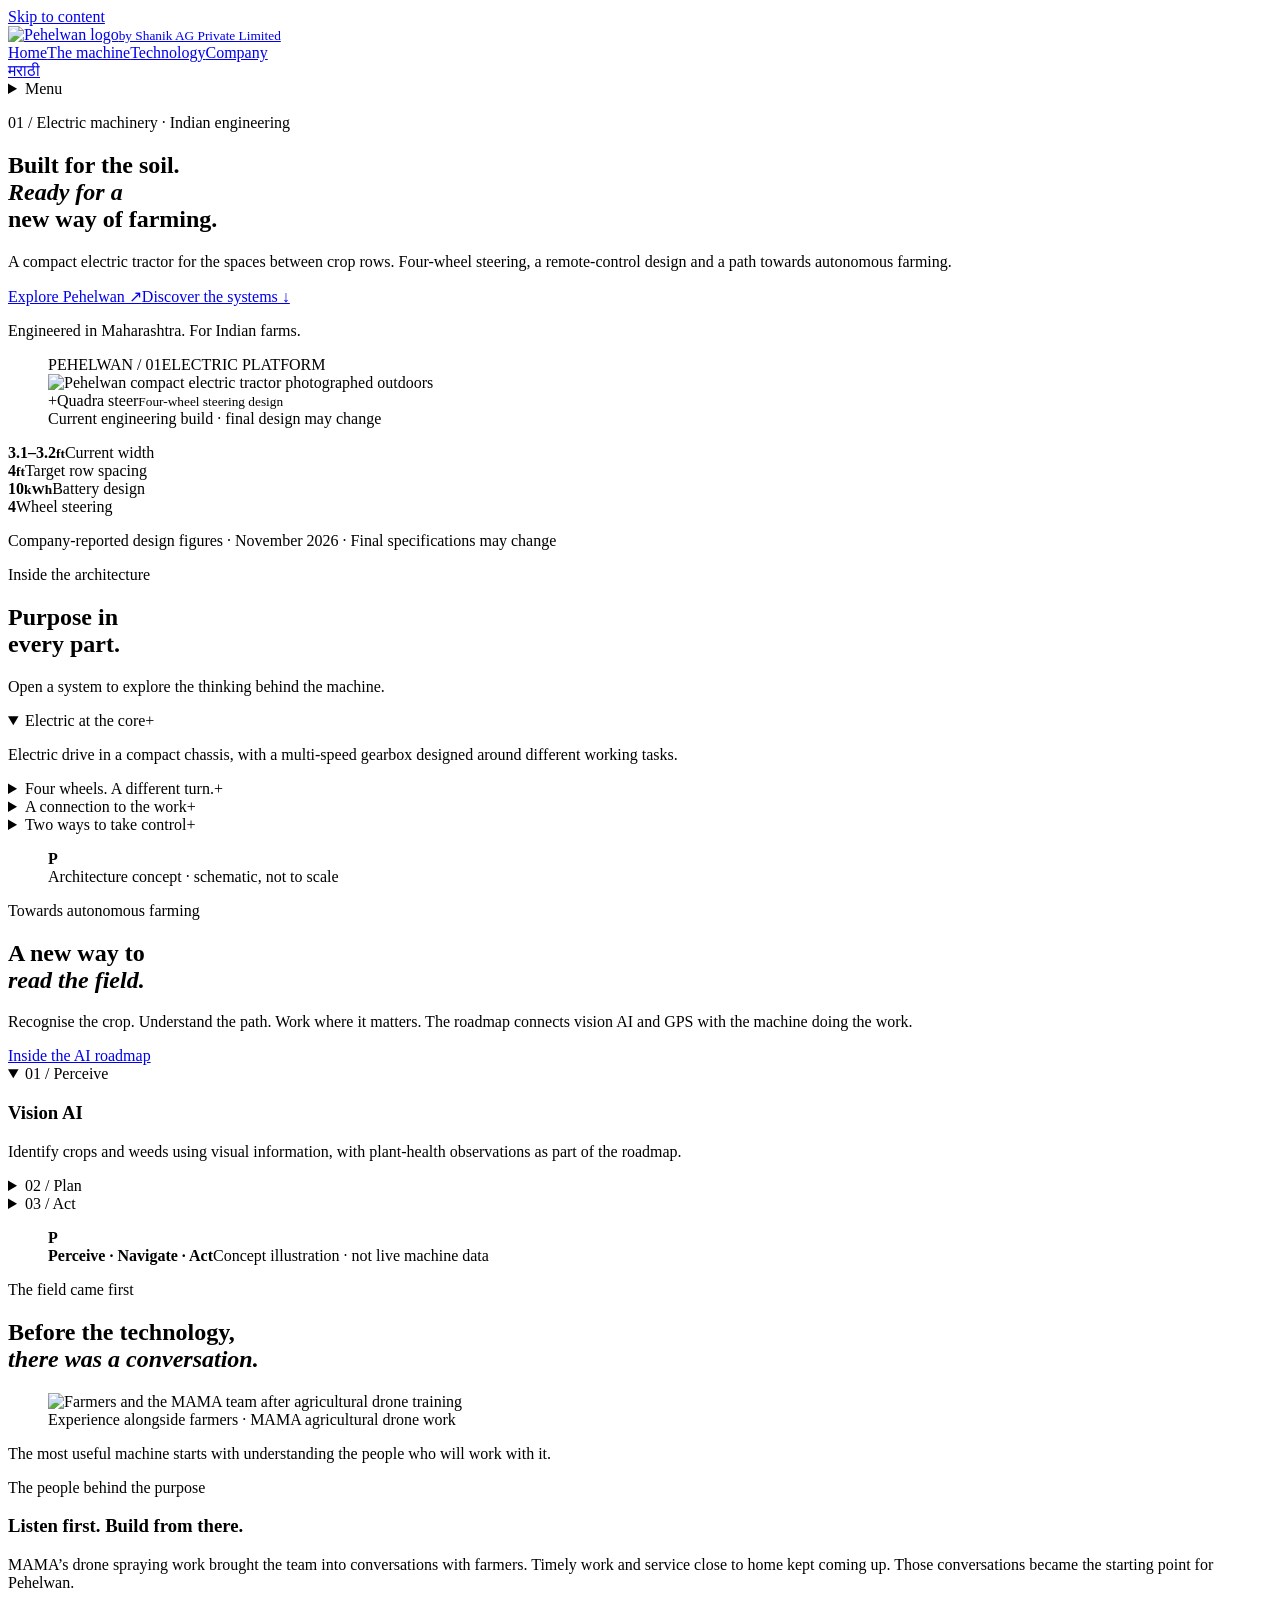
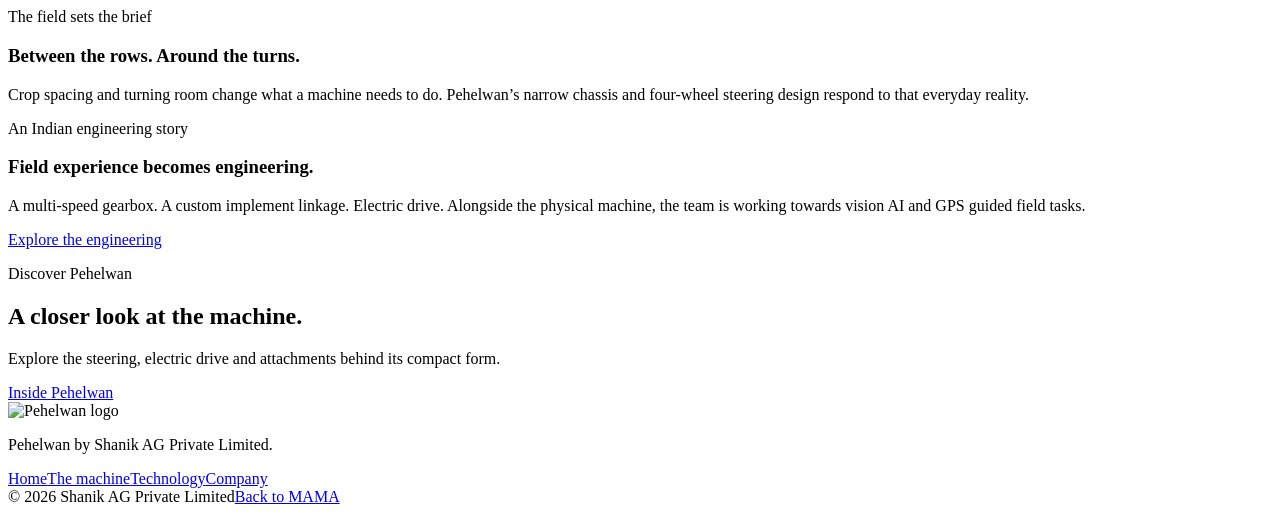
==== commit 442c4477: "Show full Pehelwan logo in shared header" ====
--- a/public/index.html
+++ b/public/index.html
@@ -1,5 +1,5 @@
-<!doctype html><html lang="en"><head><meta charset="utf-8"><meta name="viewport" content="width=device-width, initial-scale=1"><meta name="theme-color" content="#101211"><title>Pehelwan | Electric farming, closer to the crop</title><meta name="description" content="Meet Pehelwan by Shanik AG Private Limited, a compact electric tractor for work between crop rows."><link rel="canonical" href="https://pehelwan.live/"><link rel="alternate" hreflang="mr" href="https://pehelwan.live/marathi/"><link rel="alternate" hreflang="en" href="https://pehelwan.live/"><link rel="icon" type="image/jpeg" href="/assets/pehelwan-logo.jpg"><link rel="stylesheet" href="/assets/site.css?v=pehelwan-product-7"><meta property="og:type" content="website"><meta property="og:title" content="Pehelwan | Electric farming, closer to the crop"><meta property="og:description" content="Meet Pehelwan by Shanik AG Private Limited, a compact electric tractor for work between crop rows."><meta property="og:url" content="https://pehelwan.live/"><meta property="og:image" content="https://pehelwan.live/assets/pehelwan-hero.webp"></head><body data-page="home"><div class="reading-progress" aria-hidden="true"></div><a class="skip-link" href="#main">Skip to content</a><header class="site-header"><div class="wrap header-inner"><a class="wordmark" href="/" aria-label="Pehelwan Home"><span class="brand-mark" aria-hidden="true"></span><span class="brand-name"><strong>PEHELWAN</strong><small>by Shanik AG Private Limited</small></span></a><nav class="desktop-nav" aria-label="Main navigation"><a href="/" aria-current="page">Home</a><a href="/machine/">The machine</a><a href="/technology/">Technology</a><a href="/contact/">Company</a></nav><div class="header-actions"><a class="language-switch" href="/marathi/" lang="mr" hreflang="mr">मराठी</a><details class="mobile-menu"><summary>Menu</summary><nav aria-label="Mobile navigation"><a href="/" aria-current="page">Home</a><a href="/machine/">The machine</a><a href="/technology/">Technology</a><a href="/contact/">Company</a></nav></details></div></div></header><main id="main"><section class="launch-hero"><div class="wrap launch-grid"><div class="launch-copy"><p class="kicker"><span class="section-number">01 /</span> Electric machinery · Indian engineering</p><h1>Built for the soil.<br><em>Ready for a</em><br>new way of farming.</h1><p class="launch-lead">A compact electric tractor for the spaces between crop rows. Four-wheel steering, a remote-control design and a path towards autonomous farming.</p><div class="hero-actions"><a class="button" href="/machine/">Explore Pehelwan ↗</a><a class="button button-quiet" href="#engineering">Discover the systems ↓</a></div><p class="origin-note"><span aria-hidden="true"></span>Engineered in Maharashtra. For Indian farms.</p></div><figure class="launch-visual"><div class="visual-topline"><span>PEHELWAN / 01</span><span>ELECTRIC PLATFORM</span></div><img class="hero-image" src="/assets/pehelwan-hero.webp" alt="Pehelwan compact electric tractor photographed outdoors" loading="eager" fetchpriority="high" decoding="async"><div class="image-label"><span class="image-cross" aria-hidden="true">+</span><span>Quadra steer<small>Four-wheel steering design</small></span></div><figcaption>Current engineering build · final design may change</figcaption></figure></div><div class="wrap launch-specs reveal"><div><strong>3.1–3.2<small>ft</small></strong><span>Current width</span></div><div><strong><span data-count="4">4</span><small>ft</small></strong><span>Target row spacing</span></div><div><strong><span data-count="10">10</span><small>kWh</small></strong><span>Battery design</span></div><div><strong><span data-count="4">4</span><small></small></strong><span>Wheel steering</span></div></div><p class="wrap design-note">Company-reported design figures · November 2026 · Final specifications may change</p></section>
+<!doctype html><html lang="en"><head><meta charset="utf-8"><meta name="viewport" content="width=device-width, initial-scale=1"><meta name="theme-color" content="#101211"><title>Pehelwan | Electric farming, closer to the crop</title><meta name="description" content="Meet Pehelwan by Shanik AG Private Limited, a compact electric tractor for work between crop rows."><link rel="canonical" href="https://pehelwan.live/"><link rel="alternate" hreflang="mr" href="https://pehelwan.live/marathi/"><link rel="alternate" hreflang="en" href="https://pehelwan.live/"><link rel="icon" type="image/jpeg" href="/assets/pehelwan-logo.jpg"><link rel="stylesheet" href="/assets/site.css?v=pehelwan-product-8"><meta property="og:type" content="website"><meta property="og:title" content="Pehelwan | Electric farming, closer to the crop"><meta property="og:description" content="Meet Pehelwan by Shanik AG Private Limited, a compact electric tractor for work between crop rows."><meta property="og:url" content="https://pehelwan.live/"><meta property="og:image" content="https://pehelwan.live/assets/pehelwan-hero.webp"></head><body data-page="home"><div class="reading-progress" aria-hidden="true"></div><a class="skip-link" href="#main">Skip to content</a><header class="site-header"><div class="wrap header-inner"><a class="wordmark" href="/" aria-label="Pehelwan Home"><img class="header-logo" src="/assets/pehelwan-logo.jpg" alt="Pehelwan logo" width="1536" height="1024" loading="eager" fetchpriority="high"><small>by Shanik AG Private Limited</small></a><nav class="desktop-nav" aria-label="Main navigation"><a href="/" aria-current="page">Home</a><a href="/machine/">The machine</a><a href="/technology/">Technology</a><a href="/contact/">Company</a></nav><div class="header-actions"><a class="language-switch" href="/marathi/" lang="mr" hreflang="mr">मराठी</a><details class="mobile-menu"><summary>Menu</summary><nav aria-label="Mobile navigation"><a href="/" aria-current="page">Home</a><a href="/machine/">The machine</a><a href="/technology/">Technology</a><a href="/contact/">Company</a></nav></details></div></div></header><main id="main"><section class="launch-hero"><div class="wrap launch-grid"><div class="launch-copy"><p class="kicker"><span class="section-number">01 /</span> Electric machinery · Indian engineering</p><h1>Built for the soil.<br><em>Ready for a</em><br>new way of farming.</h1><p class="launch-lead">A compact electric tractor for the spaces between crop rows. Four-wheel steering, a remote-control design and a path towards autonomous farming.</p><div class="hero-actions"><a class="button" href="/machine/">Explore Pehelwan ↗</a><a class="button button-quiet" href="#engineering">Discover the systems ↓</a></div><p class="origin-note"><span aria-hidden="true"></span>Engineered in Maharashtra. For Indian farms.</p></div><figure class="launch-visual"><div class="visual-topline"><span>PEHELWAN / 01</span><span>ELECTRIC PLATFORM</span></div><img class="hero-image" src="/assets/pehelwan-hero.webp" alt="Pehelwan compact electric tractor photographed outdoors" loading="eager" fetchpriority="high" decoding="async"><div class="image-label"><span class="image-cross" aria-hidden="true">+</span><span>Quadra steer<small>Four-wheel steering design</small></span></div><figcaption>Current engineering build · final design may change</figcaption></figure></div><div class="wrap launch-specs reveal"><div><strong>3.1–3.2<small>ft</small></strong><span>Current width</span></div><div><strong><span data-count="4">4</span><small>ft</small></strong><span>Target row spacing</span></div><div><strong><span data-count="10">10</span><small>kWh</small></strong><span>Battery design</span></div><div><strong><span data-count="4">4</span><small></small></strong><span>Wheel steering</span></div></div><p class="wrap design-note">Company-reported design figures · November 2026 · Final specifications may change</p></section>
         <section class="section engineering-viewer" id="engineering"><div class="wrap"><div class="viewer-heading"><p class="kicker">Inside the architecture</p><h2>Purpose in<br>every part.</h2><p>Open a system to explore the thinking behind the machine.</p></div><div class="engineering-console"><div class="system-list"><details name="engineering" data-system="drive" open><summary>Electric at the core<span aria-hidden="true">+</span></summary><p>Electric drive in a compact chassis, with a multi-speed gearbox designed around different working tasks.</p></details><details name="engineering" data-system="steer"><summary>Four wheels. A different turn.<span aria-hidden="true">+</span></summary><p>Quadra steer is designed to help the machine manoeuvre where turning space is limited.</p></details><details name="engineering" data-system="linkage"><summary>A connection to the work<span aria-hidden="true">+</span></summary><p>A custom three-point linkage for the implements the team is developing.</p></details><details name="engineering" data-system="control"><summary>Two ways to take control<span aria-hidden="true">+</span></summary><p>The design includes remote operation and a steering wheel. Operating capability remains subject to testing.</p></details></div><figure class="machine-schematic"><div class="schematic-grid" aria-hidden="true"><div class="turn-radius"></div><div class="tractor-plan"><i class="wheel front left"></i><i class="wheel front right"></i><div class="chassis"><span class="battery-cell"></span><b>P</b><span class="gear-lines"></span></div><i class="wheel rear left"></i><i class="wheel rear right"></i><span class="linkage"></span></div></div><figcaption>Architecture concept · schematic, not to scale</figcaption></figure></div></div></section>
         <section class="section field-concept" id="intelligence" data-field-concept><div class="wrap concept-grid"><div class="reveal"><p class="kicker">Towards autonomous farming</p><h2>A new way to<br><em>read the field.</em></h2><p>Recognise the crop. Understand the path. Work where it matters. The roadmap connects vision AI and GPS with the machine doing the work.</p><a class="button button-quiet" href="/technology/">Inside the AI roadmap</a></div><div class="perception-console reveal"><div class="perception-steps"><details name="perception" data-phase="see" open><summary>01 / Perceive</summary><div><h3>Vision AI</h3><p>Identify crops and weeds using visual information, with plant-health observations as part of the roadmap.</p></div></details><details name="perception" data-phase="plan"><summary>02 / Plan</summary><div><h3>GPS path planning</h3><p>Use crop rows to inform a route, and connect location information with the sowing implement.</p></div></details><details name="perception" data-phase="act"><summary>03 / Act</summary><div><h3>Targeted micro spray</h3><p>The planned next step: direct treatment towards detected weeds. Capability depends on field validation.</p></div></details></div><figure class="field-diagram"><div class="field-map" aria-hidden="true"><div class="crop-rows"><span><i></i><i></i><i></i><i></i><i></i><i></i><i></i></span><span><i></i><i></i><i></i><i></i><i></i><i></i><i></i></span><span><i></i><i></i><i></i><i></i><i></i><i></i><i></i></span><span><i></i><i></i><i></i><i></i><i></i><i></i><i></i></span><span><i></i><i></i><i></i><i></i><i></i><i></i><i></i></span></div><div class="planned-path"></div><div class="field-machine"><i></i><b>P</b><i></i></div><div class="vision-cone"></div></div><figcaption><strong>Perceive · Navigate · Act</strong><span>Concept illustration · not live machine data</span></figcaption></figure></div></div></section>
         <section class="farmer-story section" id="farmers"><div class="wrap story-layout"><div class="story-visual"><p class="kicker">The field came first</p><h2>Before the technology,<br><em>there was a conversation.</em></h2><figure class="farmer-evidence"><img class="" src="/assets/farmers-training.jpeg" alt="Farmers and the MAMA team after agricultural drone training" loading="lazy" decoding="async"><figcaption>Experience alongside farmers · MAMA agricultural drone work</figcaption></figure><p class="story-intro">The most useful machine starts with understanding the people who will work with it.</p></div><div class="story-steps"><article class="story-step reveal"><p class="kicker">The people behind the purpose</p><h3>Listen first. Build from there.</h3><p>MAMA’s drone spraying work brought the team into conversations with farmers. Timely work and service close to home kept coming up. Those conversations became the starting point for Pehelwan.</p></article><article class="story-step reveal"><p class="kicker">The field sets the brief</p><h3>Between the rows. Around the turns.</h3><p>Crop spacing and turning room change what a machine needs to do. Pehelwan’s narrow chassis and four-wheel steering design respond to that everyday reality.</p></article><article class="story-step reveal"><p class="kicker">An Indian engineering story</p><h3>Field experience becomes engineering.</h3><p>A multi-speed gearbox. A custom implement linkage. Electric drive. Alongside the physical machine, the team is working towards vision AI and GPS guided field tasks.</p></article><div class="story-link"><a class="button button-quiet" href="#engineering">Explore the engineering</a></div></div></div></section>
-        <section class="section close-section"><div class="wrap reveal"><p class="kicker">Discover Pehelwan</p><h2>A closer look at the machine.</h2><p>Explore the steering, electric drive and attachments behind its compact form.</p><a class="button" href="/machine/">Inside Pehelwan</a></div></section></main><footer class="site-footer"><div class="wrap footer-main"><div><img class="footer-logo" src="/assets/pehelwan-logo.jpg" alt="Pehelwan logo" width="1536" height="1024" loading="lazy" decoding="async"><p>Pehelwan by Shanik AG Private Limited.</p></div><nav aria-label="Footer navigation"><a href="/">Home</a><a href="/machine/">The machine</a><a href="/technology/">Technology</a><a href="/contact/">Company</a></nav></div><div class="wrap footer-bottom"><span>© 2026 Shanik AG Private Limited</span><a href="https://www.mamaapp.live/">Back to MAMA</a></div></footer><script src="/assets/site.js?v=pehelwan-product-7" defer></script></body></html>+        <section class="section close-section"><div class="wrap reveal"><p class="kicker">Discover Pehelwan</p><h2>A closer look at the machine.</h2><p>Explore the steering, electric drive and attachments behind its compact form.</p><a class="button" href="/machine/">Inside Pehelwan</a></div></section></main><footer class="site-footer"><div class="wrap footer-main"><div><img class="footer-logo" src="/assets/pehelwan-logo.jpg" alt="Pehelwan logo" width="1536" height="1024" loading="lazy" decoding="async"><p>Pehelwan by Shanik AG Private Limited.</p></div><nav aria-label="Footer navigation"><a href="/">Home</a><a href="/machine/">The machine</a><a href="/technology/">Technology</a><a href="/contact/">Company</a></nav></div><div class="wrap footer-bottom"><span>© 2026 Shanik AG Private Limited</span><a href="https://www.mamaapp.live/">Back to MAMA</a></div></footer><script src="/assets/site.js?v=pehelwan-product-8" defer></script></body></html>
